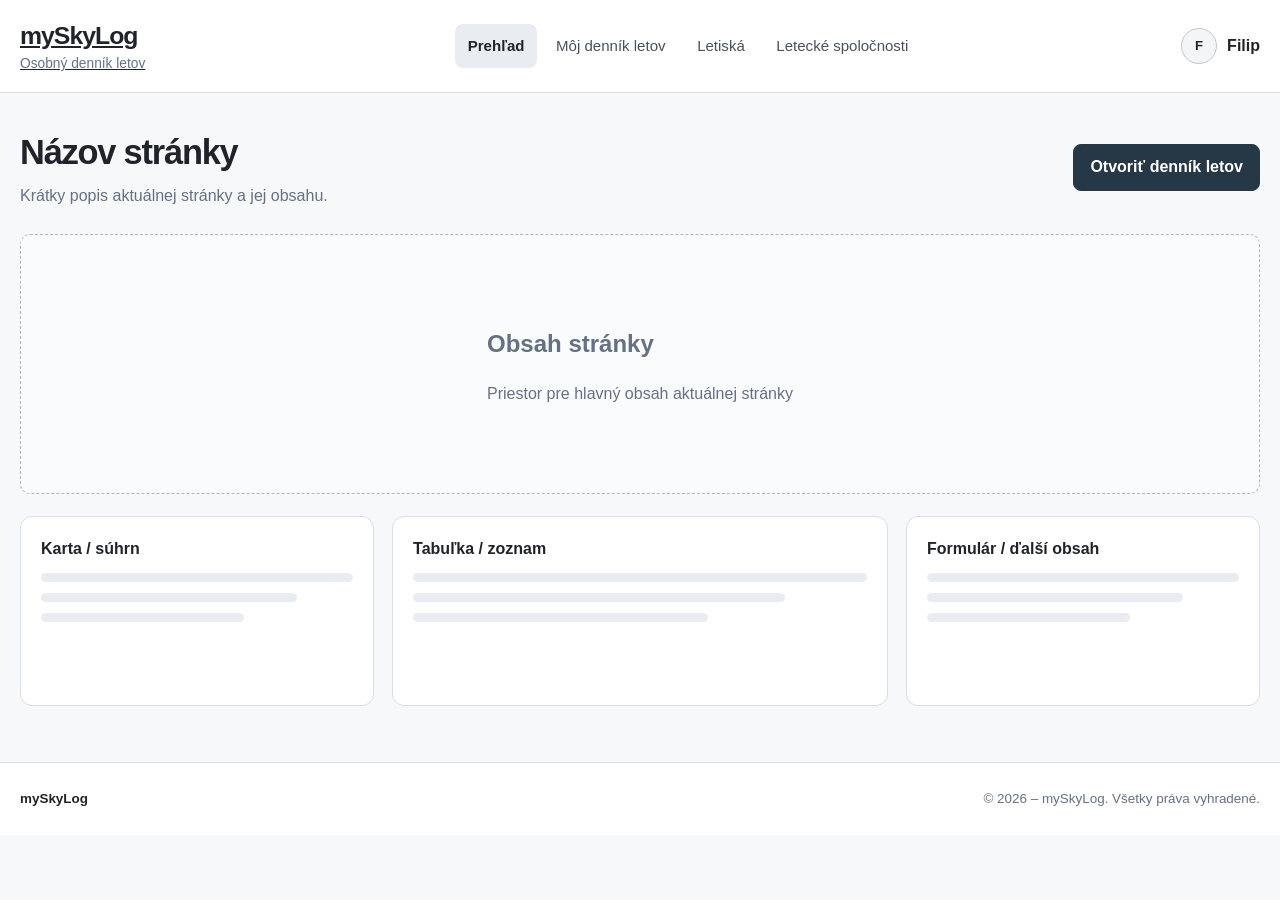
==== html/index.html @ 01e46b65 "zadanie 4 - HTML a CSS implementácia rozloženia" ====
<!doctype html>
<html lang="sk">
<head>
  <meta charset="utf-8">
  <meta name="viewport" content="width=device-width, initial-scale=1">
  <meta name="description" content="Základné rozloženie aplikácie mySkyLog.">
  <title>Prehľad | mySkyLog</title>
  <link rel="stylesheet" href="styles.css">
</head>
<body>
  <header class="site-header">
    <div class="header-inner">
      <a class="brand" href="index.html" aria-label="mySkyLog – úvod">
        <h1 class="brand-name">mySkyLog</h1>
        <p class="brand-subtitle">Osobný denník letov</p>
      </a>
      <nav class="main-nav" aria-label="Hlavná navigácia">
        <a href="index.html" aria-current="page">Prehľad</a>
        <a href="flights.html">Môj denník letov</a>
        <a href="#letiska">Letiská</a>
        <a href="#spolocnosti">Letecké spoločnosti</a>
      </nav>
      <div class="user-area"><span class="avatar" aria-hidden="true">F</span><span>Filip</span></div>
    </div>
  </header>

  <main>
    <section class="page-heading">
      <div>
        <h1>Názov stránky</h1>
        <p>Krátky popis aktuálnej stránky a jej obsahu.</p>
      </div>
      <a class="button button-primary" href="flights.html">Otvoriť denník letov</a>
    </section>

    <section class="placeholder-content" aria-label="Priestor pre hlavný obsah">
      <div>
        <h2>Obsah stránky</h2>
        <p>Priestor pre hlavný obsah aktuálnej stránky</p>
      </div>
    </section>

    <section class="placeholder-grid" aria-label="Ukážky typov obsahu">
      <article class="placeholder-card">
        <h2>Karta / súhrn</h2>
        <div class="placeholder-lines" aria-hidden="true"><span></span><span></span><span></span></div>
      </article>
      <article class="placeholder-card">
        <h2>Tabuľka / zoznam</h2>
        <div class="placeholder-lines" aria-hidden="true"><span></span><span></span><span></span></div>
      </article>
      <article class="placeholder-card">
        <h2>Formulár / ďalší obsah</h2>
        <div class="placeholder-lines" aria-hidden="true"><span></span><span></span><span></span></div>
      </article>
    </section>
  </main>

  <footer class="site-footer">
    <div class="footer-inner"><strong>mySkyLog</strong><span>© 2026 – mySkyLog. Všetky práva vyhradené.</span></div>
  </footer>
</body>
</html>
---- html/styles.css ----
:root {
  --ink: #20242a;
  --muted: #667085;
  --line: #d8dde4;
  --surface: #ffffff;
  --soft: #f3f5f7;
  --soft-2: #e9edf1;
  --accent: #263746;
  --radius: 12px;
  --content-width: 1240px;
}
* { box-sizing: border-box; }
html { scroll-behavior: smooth; }
body {
  margin: 0;
  background: #f7f8fa;
  color: var(--ink);
  font-family: Arial, Helvetica, sans-serif;
  line-height: 1.5;
}
a { color: inherit; }
button, input, select { font: inherit; }
button, .button {
  display: inline-flex;
  align-items: center;
  justify-content: center;
  gap: .45rem;
  min-height: 42px;
  padding: .65rem 1rem;
  border: 1px solid #b9c2cc;
  border-radius: 8px;
  background: #fff;
  color: var(--ink);
  text-decoration: none;
  cursor: pointer;
  font-weight: 600;
}
.button-primary {
  color: #fff;
  background: var(--accent);
  border-color: var(--accent);
}
.button-secondary { background: var(--soft); }
button:hover, .button:hover { filter: brightness(.97); }
.site-header {
  background: var(--surface);
  border-bottom: 1px solid var(--line);
}
.header-inner {
  width: min(var(--content-width), calc(100% - 40px));
  min-height: 92px;
  margin: 0 auto;
  display: flex;
  align-items: center;
  justify-content: space-between;
  gap: 24px;
}
.brand { min-width: 175px; }
.brand-name { margin: 0; font-size: 1.55rem; letter-spacing: -.04em; }
.brand-subtitle { margin: 0; color: var(--muted); font-size: .86rem; }
.main-nav { display: flex; align-items: center; gap: 6px; flex-wrap: wrap; }
.main-nav a {
  display: inline-block;
  padding: .65rem .8rem;
  border-radius: 8px;
  color: #48515b;
  text-decoration: none;
  font-size: .94rem;
}
.main-nav a:hover, .main-nav a[aria-current="page"] {
  background: var(--soft-2);
  color: var(--ink);
  font-weight: 700;
}
.user-area {
  display: flex;
  align-items: center;
  gap: 10px;
  white-space: nowrap;
  font-weight: 600;
}
.avatar {
  width: 36px; height: 36px; border-radius: 50%;
  display: grid; place-items: center;
  border: 1px solid #bfc7d0; background: var(--soft);
  font-size: .82rem;
}
main { width: min(var(--content-width), calc(100% - 40px)); margin: 34px auto 56px; }
.page-heading {
  display: flex; align-items: center; justify-content: space-between;
  gap: 20px; margin-bottom: 26px;
}
.page-heading h1 { margin: 0 0 5px; font-size: clamp(1.7rem, 3vw, 2.15rem); letter-spacing: -.035em; }
.page-heading p { margin: 0; color: var(--muted); }
.section { margin-top: 24px; }
.section-title { margin: 0 0 16px; font-size: 1.15rem; }
.stats-grid { display: grid; grid-template-columns: repeat(4, minmax(0, 1fr)); gap: 16px; }
.stat-card, .panel {
  background: var(--surface); border: 1px solid var(--line); border-radius: var(--radius);
}
.stat-card { padding: 20px; min-width: 0; }
.stat-label { color: var(--muted); margin: 0 0 9px; font-size: .9rem; }
.stat-value { margin: 0; font-size: clamp(1.35rem, 2vw, 1.75rem); font-weight: 700; letter-spacing: -.03em; overflow-wrap: anywhere; }
.panel { padding: 22px; }
.filters { display: grid; grid-template-columns: minmax(210px, 1.5fr) repeat(4, minmax(130px, 1fr)); gap: 14px; align-items: end; }
.field { display: flex; flex-direction: column; gap: 6px; min-width: 0; }
.field label { color: #414954; font-size: .84rem; font-weight: 700; }
.field input, .field select {
  width: 100%; min-width: 0; height: 43px; padding: .6rem .7rem;
  border: 1px solid #c9d0d8; border-radius: 8px; background: #fff; color: var(--ink);
}
.filter-actions { grid-column: 1 / -1; display: flex; justify-content: flex-end; gap: 10px; }
.table-panel { padding: 0; overflow: hidden; }
.table-heading { display: flex; align-items: center; justify-content: space-between; padding: 20px 22px 12px; }
.table-heading h2 { margin: 0; font-size: 1.15rem; }
.table-wrap { width: 100%; }
table { width: 100%; border-collapse: collapse; text-align: left; font-size: .88rem; }
thead { background: var(--soft); }
th, td { padding: 15px 12px; border-bottom: 1px solid var(--line); vertical-align: middle; }
th:first-child, td:first-child { padding-left: 22px; }
th:last-child, td:last-child { padding-right: 22px; }
th { font-size: .78rem; color: #4e5965; text-transform: uppercase; letter-spacing: .035em; }
tbody tr:last-child td { border-bottom: 0; }
tbody tr:hover { background: #fafbfc; }
.route { white-space: nowrap; font-weight: 700; }
.airline { min-width: 125px; }
.payment-tag {
  display: inline-block; padding: .25rem .5rem; border: 1px solid #cbd2da;
  border-radius: 999px; background: #f7f8fa; white-space: nowrap; font-size: .78rem;
}
.actions { display: flex; gap: 8px; white-space: nowrap; }
.actions a { color: #344c61; font-size: .82rem; font-weight: 700; text-decoration: underline; text-underline-offset: 3px; }
.table-footer {
  display: flex; justify-content: space-between; align-items: center; gap: 16px;
  padding: 18px 22px; border-top: 1px solid var(--line); background: #fff;
}
.table-footer p { margin: 0; color: var(--muted); font-size: .88rem; }
.pagination { display: flex; align-items: center; gap: 6px; flex-wrap: wrap; }
.pagination a {
  min-width: 36px; min-height: 36px; display: inline-grid; place-items: center;
  border: 1px solid var(--line); border-radius: 7px; text-decoration: none; background: #fff; font-size: .84rem;
}
.pagination a[aria-current="page"] { background: var(--accent); color: #fff; border-color: var(--accent); }
.site-footer { border-top: 1px solid var(--line); background: #fff; }
.footer-inner {
  width: min(var(--content-width), calc(100% - 40px)); margin: 0 auto;
  min-height: 72px; display: flex; justify-content: space-between; align-items: center; gap: 16px;
  color: var(--muted); font-size: .84rem;
}
.footer-inner strong { color: var(--ink); }
.placeholder-grid { display: grid; grid-template-columns: 1fr 1.4fr 1fr; gap: 18px; margin-top: 22px; }
.placeholder-card { min-height: 190px; padding: 20px; border: 1px solid var(--line); border-radius: var(--radius); background: #fff; }
.placeholder-card h2 { margin: 0 0 12px; font-size: 1rem; }
.placeholder-lines span { display: block; height: 9px; margin: 11px 0; border-radius: 6px; background: var(--soft-2); }
.placeholder-lines span:nth-child(2) { width: 82%; }
.placeholder-lines span:nth-child(3) { width: 65%; }
.placeholder-content { min-height: 260px; display: grid; place-items: center; border: 1px dashed #aeb8c3; border-radius: 10px; background: #fafbfc; color: var(--muted); }
@media (max-width: 1050px) {
  .header-inner { flex-wrap: wrap; padding: 18px 0; gap: 14px; }
  .brand { flex: 1; }
  .main-nav { order: 3; width: 100%; }
  .stats-grid { grid-template-columns: repeat(2, minmax(0, 1fr)); }
  .filters { grid-template-columns: repeat(2, minmax(0, 1fr)); }
  .filters .search-field { grid-column: 1 / -1; }
  .filter-actions { grid-column: 1 / -1; }
  .table-wrap { overflow: visible; }
  table, tbody, tr, td { display: block; width: 100%; }
  thead { position: absolute; width: 1px; height: 1px; padding: 0; margin: -1px; overflow: hidden; clip: rect(0,0,0,0); white-space: nowrap; border: 0; }
  tbody { padding: 8px 16px; }
  tbody tr { margin: 12px 0; padding: 8px 14px; border: 1px solid var(--line); border-radius: 10px; background: #fff; }
  td, th:first-child, td:first-child, td:last-child { padding: 9px 0; border-bottom: 1px solid #edf0f3; }
  td { display: grid; grid-template-columns: minmax(115px, 38%) minmax(0, 1fr); gap: 12px; overflow-wrap: anywhere; }
  td::before { content: attr(data-label); color: var(--muted); font-size: .78rem; font-weight: 700; }
  td:last-child { border-bottom: 0; }
  .actions { flex-wrap: wrap; }
  .table-footer { align-items: flex-start; flex-direction: column; }
}
@media (max-width: 600px) {
  .header-inner, main, .footer-inner { width: min(100% - 28px, var(--content-width)); }
  .header-inner { gap: 12px; }
  .brand { min-width: 0; }
  .brand-name { font-size: 1.35rem; }
  .user-area { font-size: .9rem; }
  .main-nav { display: grid; grid-template-columns: repeat(2, minmax(0, 1fr)); gap: 4px; }
  .main-nav a { padding: .55rem .6rem; font-size: .86rem; }
  main { margin-top: 24px; }
  .page-heading { align-items: flex-start; flex-direction: column; }
  .page-heading .button { width: 100%; }
  .stats-grid { gap: 10px; }
  .stat-card { padding: 15px; }
  .stat-label { font-size: .8rem; }
  .stat-value { font-size: 1.25rem; }
  .panel { padding: 16px; }
  .filters { grid-template-columns: minmax(0, 1fr); }
  .filters .search-field, .filter-actions { grid-column: auto; }
  .filter-actions { flex-direction: column; }
  .filter-actions button { width: 100%; }
  .table-heading { padding: 18px 16px 8px; }
  tbody { padding: 4px 10px; }
  tbody tr { padding: 7px 12px; }
  td { grid-template-columns: minmax(95px, 34%) minmax(0, 1fr); gap: 8px; font-size: .85rem; }
  .pagination { gap: 5px; }
  .pagination a { min-width: 33px; }
  .footer-inner { padding: 18px 0; align-items: flex-start; flex-direction: column; gap: 4px; }
  .placeholder-grid { grid-template-columns: 1fr; }
  .placeholder-card { min-height: 140px; }
}
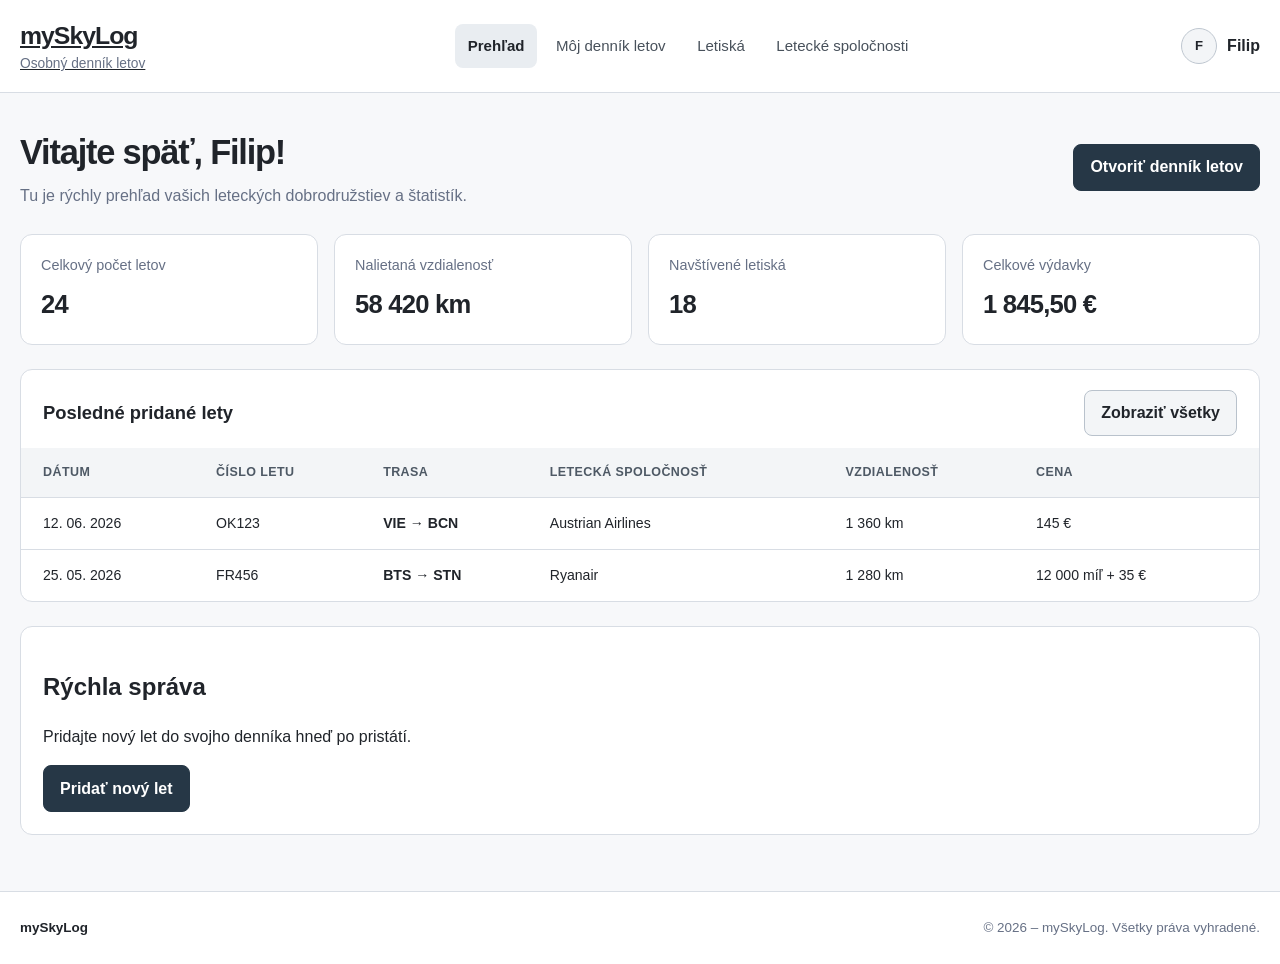
==== commit 3ce3fa08: "zadanie 5 + oprava predchdazjuceho zadania podla spatnej vazby" ====
--- a/html/index.html
+++ b/html/index.html
@@ -3,61 +3,110 @@
 <head>
   <meta charset="utf-8">
   <meta name="viewport" content="width=device-width, initial-scale=1">
-  <meta name="description" content="Základné rozloženie aplikácie mySkyLog.">
+  <meta name="description" content="Osobný denník absolvovaných letov v aplikácii mySkyLog – prehľad.">
   <title>Prehľad | mySkyLog</title>
   <link rel="stylesheet" href="styles.css">
 </head>
 <body>
-  <header class="site-header">
-    <div class="header-inner">
-      <a class="brand" href="index.html" aria-label="mySkyLog – úvod">
-        <h1 class="brand-name">mySkyLog</h1>
-        <p class="brand-subtitle">Osobný denník letov</p>
-      </a>
-      <nav class="main-nav" aria-label="Hlavná navigácia">
-        <a href="index.html" aria-current="page">Prehľad</a>
-        <a href="flights.html">Môj denník letov</a>
-        <a href="#letiska">Letiská</a>
-        <a href="#spolocnosti">Letecké spoločnosti</a>
-      </nav>
-      <div class="user-area"><span class="avatar" aria-hidden="true">F</span><span>Filip</span></div>
+<header class="site-header">
+  <div class="header-inner">
+    <a class="brand" href="index.html" aria-label="mySkyLog – úvod">
+      <h1 class="brand-name">mySkyLog</h1>
+      <p class="brand-subtitle">Osobný denník letov</p>
+    </a>
+    <nav class="main-nav" aria-label="Hlavná navigácia">
+      <a href="index.html" aria-current="page">Prehľad</a>
+      <a href="flights.html">Môj denník letov</a>
+      <a href="#letiska">Letiská</a>
+      <a href="#spolocnosti">Letecké spoločnosti</a>
+    </nav>
+    <div class="user-area"><span class="avatar" aria-hidden="true">F</span><span>Filip</span></div>
+  </div>
+</header>
+
+<main>
+  <section class="page-heading">
+    <div>
+      <h1>Vitajte späť, Filip!</h1>
+      <p>Tu je rýchly prehľad vašich leteckých dobrodružstiev a štatistík.</p>
     </div>
-  </header>
+    <a class="button button-primary" href="flights.html">Otvoriť denník letov</a>
+  </section>
 
-  <main>
-    <section class="page-heading">
-      <div>
-        <h1>Názov stránky</h1>
-        <p>Krátky popis aktuálnej stránky a jej obsahu.</p>
-      </div>
-      <a class="button button-primary" href="flights.html">Otvoriť denník letov</a>
-    </section>
+  <section class="stats-grid" aria-label="Súhrnné štatistiky">
+    <article class="stat-card">
+      <p class="stat-label">Celkový počet letov</p>
+      <p class="stat-value">24</p>
+    </article>
+    <article class="stat-card">
+      <p class="stat-label">Nalietaná vzdialenosť</p>
+      <p class="stat-value">58 420 km</p>
+    </article>
+    <article class="stat-card">
+      <p class="stat-label">Navštívené letiská</p>
+      <p class="stat-value">18</p>
+    </article>
+    <article class="stat-card">
+      <p class="stat-label">Celkové výdavky</p>
+      <p class="stat-value">1 845,50 €</p>
+    </article>
+  </section>
 
-    <section class="placeholder-content" aria-label="Priestor pre hlavný obsah">
-      <div>
-        <h2>Obsah stránky</h2>
-        <p>Priestor pre hlavný obsah aktuálnej stránky</p>
-      </div>
-    </section>
+  <section class="section panel table-panel" aria-labelledby="recent-flights-title">
+    <div class="table-heading">
+      <h2 id="recent-flights-title">Posledné pridané lety</h2>
+      <a class="button button-secondary" href="flights.html">Zobraziť všetky</a>
+    </div>
+    <div class="table-wrap">
+      <table>
+        <thead>
+        <tr>
+          <th scope="col">Dátum</th>
+          <th scope="col">Číslo letu</th>
+          <th scope="col">Trasa</th>
+          <th scope="col">Letecká spoločnosť</th>
+          <th scope="col">Vzdialenosť</th>
+          <th scope="col">Cena</th>
+        </tr>
+        </thead>
+        <tbody>
+        <tr>
+          <td data-label="Dátum">12. 06. 2026</td>
+          <td data-label="Číslo letu">OK123</td>
+          <td data-label="Trasa"><span class="route">VIE → BCN</span></td>
+          <td data-label="Letecká spoločnosť" class="airline">Austrian Airlines</td>
+          <td data-label="Vzdialenosť">1 360 km</td>
+          <td data-label="Cena">145 €</td>
+        </tr>
+        <tr>
+          <td data-label="Dátum">25. 05. 2026</td>
+          <td data-label="Číslo letu">FR456</td>
+          <td data-label="Trasa"><span class="route">BTS → STN</span></td>
+          <td data-label="Letecká spoločnosť" class="airline">Ryanair</td>
+          <td data-label="Vzdialenosť">1 280 km</td>
+          <td data-label="Cena">12 000 míľ + 35 €</td>
+        </tr>
+        </tbody>
+      </table>
+    </div>
+  </section>
 
-    <section class="placeholder-grid" aria-label="Ukážky typov obsahu">
-      <article class="placeholder-card">
-        <h2>Karta / súhrn</h2>
-        <div class="placeholder-lines" aria-hidden="true"><span></span><span></span><span></span></div>
+  <section class="section" aria-label="Rýchle akcie a informácie">
+    <div style="display: grid; grid-template-columns: repeat(auto-fit, minmax(280px, 1fr)); gap: 18px;">
+      <article class="panel">
+        <h2>Rýchla správa</h2>
+        <p>Pridajte nový let do svojho denníka hneď po pristátí.</p>
+        <a class="button button-primary" href="flights.html#formular-pridania">Pridať nový let</a>
       </article>
-      <article class="placeholder-card">
-        <h2>Tabuľka / zoznam</h2>
-        <div class="placeholder-lines" aria-hidden="true"><span></span><span></span><span></span></div>
-      </article>
-      <article class="placeholder-card">
-        <h2>Formulár / ďalší obsah</h2>
-        <div class="placeholder-lines" aria-hidden="true"><span></span><span></span><span></span></div>
-      </article>
-    </section>
-  </main>
+    </div>
+  </section>
+</main>
 
-  <footer class="site-footer">
-    <div class="footer-inner"><strong>mySkyLog</strong><span>© 2026 – mySkyLog. Všetky práva vyhradené.</span></div>
-  </footer>
+<footer class="site-footer">
+  <div class="footer-inner">
+    <strong>mySkyLog</strong>
+    <span>© 2026 – mySkyLog. Všetky práva vyhradené.</span>
+  </div>
+</footer>
 </body>
-</html>
+</html>
